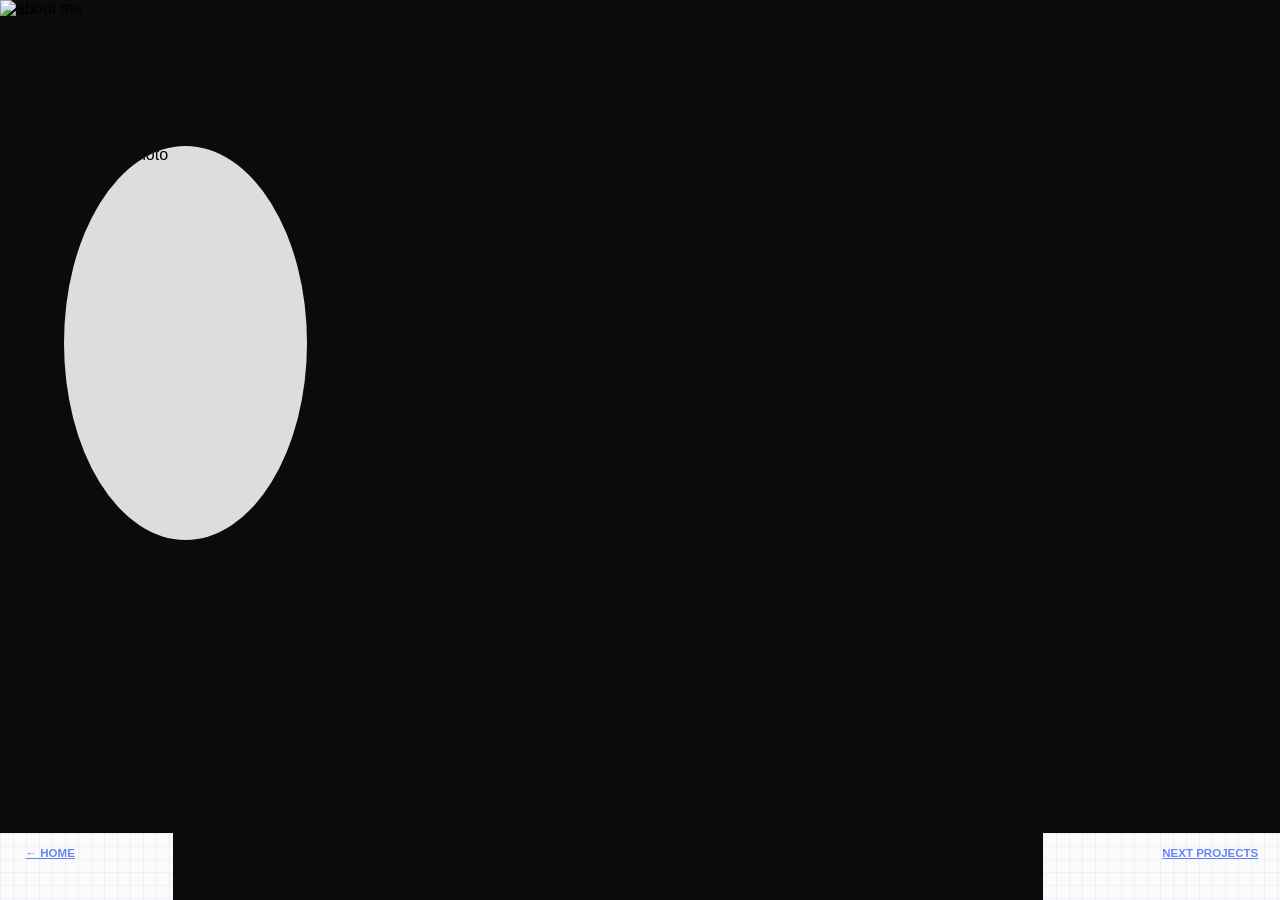
==== about.html @ b497e0ca "Add files via upload" ====
<!doctype html><html lang="ko"><head><meta charset="utf-8"><meta name="viewport" content="width=device-width,initial-scale=1"><title>About Me</title><link rel="stylesheet" href="style.css"></head><body><main class="page about-page"><img class="single-img" src="assets/images/about.png" alt="about me"><div class="profile-slot"><img src="assets/images/profile/profile_photo.jpg" alt="profile photo"></div><div class="about-bottom-cover-left"></div><div class="about-bottom-cover-right"></div><a class="hotspot home-link" href="index.html">← HOME</a><a class="hotspot next-link" href="project01.html">NEXT PROJECTS</a></main></body></html>
---- style.css ----
:root{--blue:#6784f6;--black:#0b0b0b;--white:#fff}*{box-sizing:border-box}html,body{margin:0;padding:0}body{font-family:Arial,Helvetica,sans-serif;background:#0b0b0b}a{cursor:pointer}.page{position:relative;width:100%;min-height:100vh;overflow:hidden}.single-img{display:block;width:100%;height:100vh;object-fit:cover}.hotspot{position:absolute;display:block;z-index:20;text-decoration:none}
/* INDEX */
.home-page .eye-cover{position:absolute;left:58.2%;top:26%;width:33%;height:33%;background:#111;z-index:30}.eyes{position:absolute;left:61.4%;top:32.2%;width:27.8%;height:24%;z-index:40;display:flex;gap:1.45vw;align-items:center}.eye{position:relative;width:11.9vw;height:11.9vw;border-radius:50%;background:#faf6f8;overflow:hidden}.pupil{position:absolute;width:5.2vw;height:5.2vw;border-radius:50%;background:#000;left:2.3vw;top:3.05vw;animation:lookTogether 4.2s ease-in-out infinite}@keyframes lookTogether{0%,100%{transform:translate(0,0)}20%{transform:translate(1.05vw,-.35vw)}40%{transform:translate(-.95vw,.45vw)}60%{transform:translate(.7vw,.85vw)}80%{transform:translate(-.55vw,-.65vw)}}.home-menu-cover{position:absolute;left:6.5%;top:73.2%;width:20.5%;height:9.2%;background:#111;z-index:45}.home-page .menu-link{position:absolute;left:6.9%;width:22%;height:4.7%;z-index:60;color:#fff;text-decoration:none;font-weight:800;font-size:1.72vw;line-height:1.1;padding:.25vw 1.5vw .25vw 0;display:flex;align-items:center}.home-page .menu-link:hover{color:var(--blue)}.home-page .about-link{top:74.0%}.home-page .projects-link{top:78.25%}
/* ABOUT */
.about-page .about-bottom-cover-left{position:absolute;left:0;bottom:0;width:14%;height:9%;background:#fbfbfb;z-index:40}.about-page .about-bottom-cover-right{position:absolute;right:0;bottom:0;width:23%;height:9%;background:#fbfbfb;z-index:40}.about-page .home-link{left:1.7%;bottom:3.0%;width:12%;height:4%;z-index:60;color:var(--blue);font-weight:800;text-decoration:underline;font-size:1.0vw;padding:.25vw}.about-page .next-link{right:1.5%;bottom:3.0%;width:18%;height:4%;z-index:60;color:var(--blue);font-weight:800;text-decoration:underline;font-size:1.0vw;text-align:right;padding:.25vw}.about-page .home-link:hover,.about-page .next-link:hover{color:#111}
/* PROJECT COMMON */
.image-stack{position:relative;max-width:1920px;margin:0 auto;background:#080808}.slice{display:block;width:100%;height:auto;margin:0;padding:0}.nav-cover{position:absolute;left:0;top:0;width:100%;height:9.5vw;background:#080808;z-index:80}.project-nav{position:fixed;top:8px;left:0;width:100%;z-index:120;text-align:center;pointer-events:none}.project-nav a{pointer-events:auto;color:var(--blue);font-weight:800;text-decoration:underline;font-size:13px;letter-spacing:.02em;margin:0 12px}.project-nav a:hover{color:#fff}.youtube-link{position:absolute;z-index:70;display:block}.comp-section{max-width:1920px;margin:0 auto;background:#080808;padding:4.5vw 3.5vw 3.8vw}.comp-title{color:#fff;text-align:center;font-weight:900;font-size:1.65vw;line-height:1.35;margin:0 0 4.2vw}.video-row{display:flex;gap:1.6vw;justify-content:center;align-items:flex-start}.video-slot{position:relative;width:45%;aspect-ratio:16/9;background:#fff;overflow:hidden}.video-slot video{
  position:absolute;
  inset:-1px;
  width:calc(100% + 2px);
  height:calc(100% + 2px);
  object-fit:cover;
  display:block;
}background:#fff;border:0}.fallback{position:absolute;inset:0;z-index:1;width:100%;height:100%;display:flex;align-items:center;justify-content:center;color:#000;font-size:2.2vw;font-weight:800;line-height:1.4;text-align:center;background:#fff}.bottom-link-wrap{max-width:1920px;margin:0 auto;background:#080808;text-align:right;padding:0 2vw 4vw}.bottom-link{color:var(--blue);font-weight:800;text-decoration:underline;font-size:1.3vw}.bottom-link:hover{color:#fff}
@media(max-width:900px){.single-img{height:auto;min-height:100vh}.home-page .menu-link{font-size:3vw}.eye{width:18vw;height:18vw}.pupil{width:8vw;height:8vw;left:3vw;top:4.5vw}.project-nav a{font-size:12px}.bottom-link{font-size:2.7vw}.fallback{font-size:5vw}.comp-title{font-size:4vw}.video-row{flex-direction:column}.video-slot{width:100%}}


/* revised4 fixes */
.about-page .about-bottom-cover-left,
.about-page .about-bottom-cover-right{
  background-color:#fbfbfb;
  background-image:linear-gradient(rgba(103,132,246,.08) 1px,transparent 1px),linear-gradient(90deg,rgba(103,132,246,.08) 1px,transparent 1px);
  background-size:13px 13px;
  z-index:40;
}
.about-page .about-bottom-cover-left{left:0;bottom:0;width:13.5%;height:7.4%;}
.about-page .about-bottom-cover-right{right:0;bottom:0;width:18.5%;height:7.4%;}
.about-page .home-link,.about-page .next-link{background:transparent!important;box-shadow:none!important;border:0!important;font-size:.9vw;z-index:70;line-height:1;color:var(--blue);}
.about-page .home-link{left:1.75%;bottom:3.15%;width:11%;height:3%;}
.about-page .next-link{right:1.45%;bottom:3.15%;width:16%;height:3%;}
.comp-section{padding:1.5vw 3.5vw 3.2vw;}
.comp-title{display:none!important;}
.video-row{margin-top:0;}
.bottom-link-wrap{padding:1.5vw 2vw 3vw;}
.home-page .pupil{animation:none!important;transition:transform .75s ease-in-out;}


/* styleframe image slots: replace only png files in assets/images/styleframes */
.styleframe-overlay{
  position:absolute;
  left:50%;
  transform:translateX(-50%);
  width:min(100vw,1920px);
  background:#080808;
  z-index:75;
  overflow:hidden;
}
.styleframe-title{
  position:absolute;
  top:14%;
  left:0;
  width:100%;
  margin:0;
  color:#fff;
  text-align:center;
  font-weight:700;
  font-size:calc(min(100vw,1920px) * 0.018);
  line-height:1;
  letter-spacing:.01em;
}
.styleframe-slot{
  position:absolute;
  background:#080808;
  overflow:hidden;
  border:0;
  outline:0;
  box-shadow:none;
}
.death-styleframes .styleframe-slot{
  border:1px solid rgba(255,255,255,0.18);
  box-shadow:0 0 18px rgba(255,255,255,0.08);
}
.styleframe-slot img{
  display:block;
  width:100%;
  height:100%;
  object-fit:contain;
  border:0;
  outline:0;
  box-shadow:none;
}
.carrot-styleframes{
  top:calc(min(100vw,1920px) * 1.386);
  height:calc(min(100vw,1920px) * 0.565);
}
.carrot-styleframes .sf-c-01{left:10.0%; top:19%; width:43.5%; height:32.5%;}
.carrot-styleframes .sf-c-02{left:47.0%; top:19%; width:43.5%; height:32.5%;}
.carrot-styleframes .sf-c-03{left:3.0%; top:60.5%; width:29.5%; height:28.2%;}
.carrot-styleframes .sf-c-04{left:35.2%; top:60.5%; width:29.5%; height:28.2%;}
.carrot-styleframes .sf-c-05{left:66.4%; top:60.5%; width:29.5%; height:28.2%;}
.death-styleframes{
  top:calc(min(100vw,1920px) * 1.386);
  height:calc(min(100vw,1920px) * 0.62);
}
.death-styleframes .sf-d-01{left:10.0%; top:22%; width:46.0%; height:31.5%;}
.death-styleframes .sf-d-02{left:45%; top:22%; width:46.0%; height:31.5%;}
.death-styleframes .sf-d-03{left:10.0%; top:53.3%; width:46.0%; height:31.5%;}
.death-styleframes .sf-d-04{left:45%; top:53.3%; width:46.0%; height:31.5%;}
@media(max-width:900px){.styleframe-title{font-size:4vw}}
.death-styleframes .styleframe-slot{
  border:0 !important;
  outline:0 !important;
  box-shadow:none !important;
  background:transparent !important;
}

.death-styleframes .styleframe-slot img{
  border:0 !important;
  outline:0 !important;
  box-shadow:none !important;
  filter: drop-shadow(0 0 8px rgba(255,255,255,0.18));
}

/* ABOUT profile photo slot */
.profile-slot{
  position:absolute;
  left:5%;
  top:16.2%;
  width:19.0%;
  height:43.8%;
  z-index:55;
  overflow:hidden;
  border-radius:50%;
  background:#ddd;
}
.profile-slot img{
  width:100%;
  height:100%;
  display:block;
  object-fit:cover;
  object-position:center center;
}
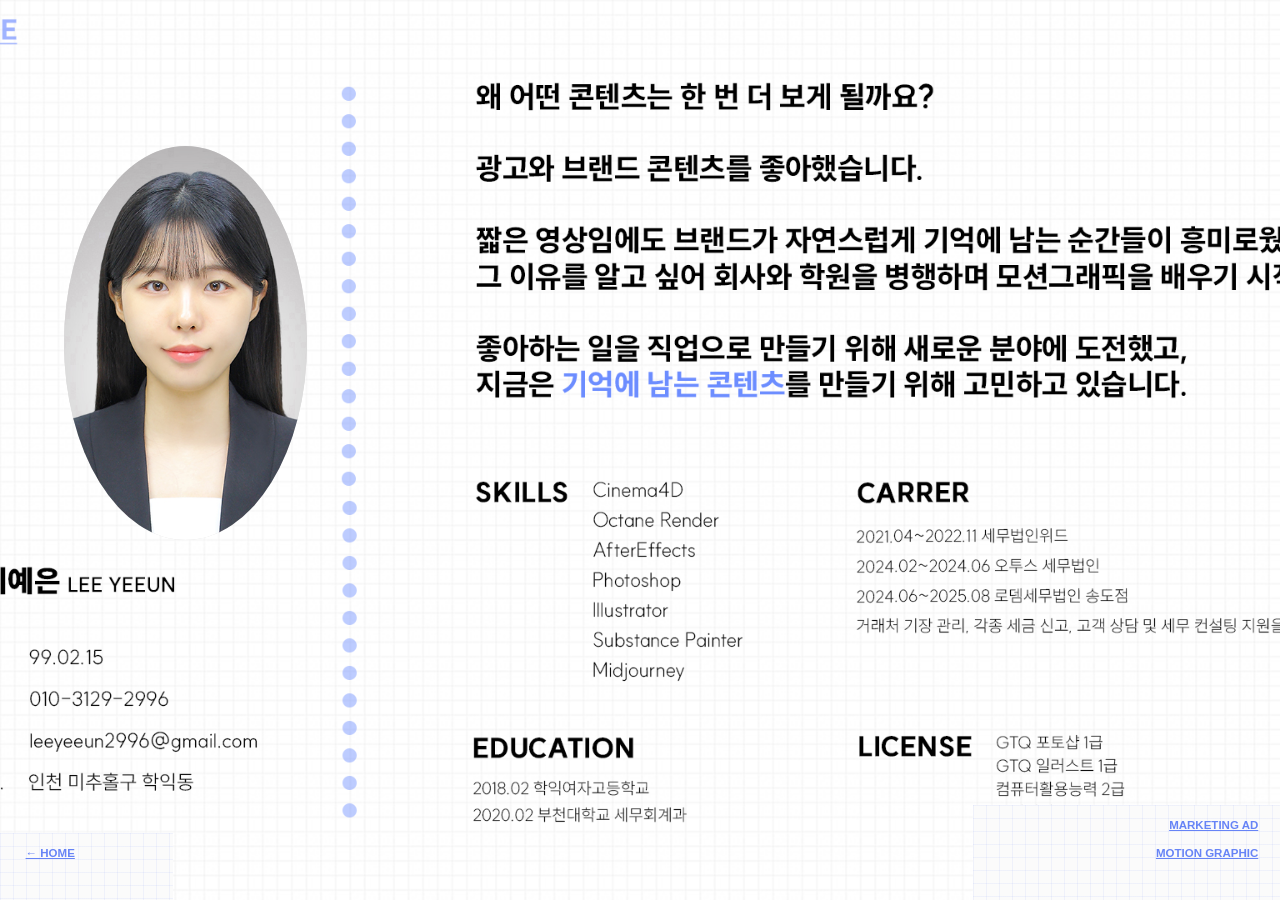
==== commit 7f20cbc6: "Add files via upload" ====
--- a/about.html
+++ b/about.html
@@ -1 +1,20 @@
-<!doctype html><html lang="ko"><head><meta charset="utf-8"><meta name="viewport" content="width=device-width,initial-scale=1"><title>About Me</title><link rel="stylesheet" href="style.css"></head><body><main class="page about-page"><img class="single-img" src="assets/images/about.png" alt="about me"><div class="profile-slot"><img src="assets/images/profile/profile_photo.jpg" alt="profile photo"></div><div class="about-bottom-cover-left"></div><div class="about-bottom-cover-right"></div><a class="hotspot home-link" href="index.html">← HOME</a><a class="hotspot next-link" href="project01.html">NEXT PROJECTS</a></main></body></html>
+<!doctype html>
+<html lang="ko">
+<head>
+  <meta charset="utf-8">
+  <meta name="viewport" content="width=device-width,initial-scale=1">
+  <title>About Me</title>
+  <link rel="stylesheet" href="style.css">
+</head>
+<body>
+  <main class="page about-page">
+    <img class="single-img" src="assets/images/about.png" alt="about me">
+    <div class="profile-slot"><img src="assets/images/profile/profile_photo.jpg" alt="profile photo"></div>
+    <div class="about-bottom-cover-left"></div>
+    <div class="about-bottom-cover-right"></div>
+    <a class="hotspot home-link" href="index.html">← HOME</a>
+    <a class="hotspot marketing-link" href="marketing-ad.html">MARKETING AD</a>
+    <a class="hotspot next-link" href="project01.html">MOTION GRAPHIC</a>
+  </main>
+</body>
+</html>
--- a/style.css
+++ b/style.css
@@ -130,3 +130,331 @@
   object-fit:cover;
   object-position:center center;
 }
+
+/* revision: navigation and marketing page */
+.home-page .home-title-cover{
+  position:absolute;
+  left:6.4%;
+  top:23.2%;
+  width:36%;
+  height:10.5%;
+  background:#111;
+  z-index:46;
+}
+.home-page .home-name-new{
+  position:absolute;
+  left:7.1%;
+  top:30.1%;
+  z-index:60;
+  color:#fff;
+  font-size:2.35vw;
+  font-weight:400;
+  line-height:1;
+  letter-spacing:.01em;
+}
+.home-menu-cover{
+  top:72.2%;
+  height:15.2%;
+}
+.home-page .about-link{top:73.55%;}
+.home-page .marketing-link{top:77.85%;}
+.home-page .motion-link{top:82.15%;}
+
+.about-page .about-bottom-cover-right{
+  width:24%;
+  height:10.6%;
+}
+.about-page .marketing-link,
+.about-page .next-link{
+  background:transparent!important;
+  box-shadow:none!important;
+  border:0!important;
+  z-index:70;
+  color:var(--blue);
+  font-weight:800;
+  text-decoration:underline;
+  font-size:.9vw;
+  line-height:1;
+  text-align:right;
+  padding:.25vw;
+}
+.about-page .marketing-link{right:1.45%;bottom:6.25%;width:18%;height:3%;}
+.about-page .next-link{right:1.45%;bottom:3.15%;width:18%;height:3%;}
+.about-page .marketing-link:hover,.about-page .next-link:hover{color:#111;}
+.project-nav{
+  display:flex;
+  justify-content:center;
+  align-items:center;
+  gap:22px;
+}
+.project-nav a{margin:0;}
+
+.marketing-page{
+  min-height:100vh;
+  background:#000;
+  color:#fff;
+  font-family:SUIT,Arial,Helvetica,sans-serif;
+  padding:22px 0 150px;
+}
+.marketing-nav{
+  display:flex;
+  justify-content:center;
+  align-items:center;
+  gap:24px;
+  margin:0 auto;
+  font-size:15px;
+  font-weight:800;
+  letter-spacing:.02em;
+}
+.marketing-nav a{
+  color:var(--blue);
+  text-decoration:underline;
+  text-underline-offset:2px;
+}
+.marketing-nav a:hover{color:#fff;}
+.marketing-title{
+  margin:92px 0 112px;
+  text-align:center;
+  font-size:44pt;
+  line-height:1;
+  font-weight:900;
+  letter-spacing:.01em;
+}
+.marketing-section{
+  width:min(1120px,88vw);
+  margin:0 auto;
+}
+.marketing-section-title{
+  margin:0 0 34px;
+  color:#fff;
+  font-size:27px;
+  font-weight:900;
+  letter-spacing:.01em;
+}
+.shorts-section{margin-top:0;}
+.shorts-item{
+  display:grid;
+  grid-template-columns:420px 1fr;
+  column-gap:130px;
+  align-items:center;
+  margin-bottom:84px;
+}
+.short-thumb{
+  position:relative;
+  display:block;
+  width:420px;
+  background:#090909;
+  overflow:hidden;
+  text-decoration:none;
+}
+.short-thumb img{
+  display:block;
+  width:100%;
+  height:auto;
+}
+.play-overlay{
+  position:absolute;
+  left:50%;
+  top:50%;
+  width:118px;
+  height:118px;
+  transform:translate(-50%,-50%);
+  border-radius:50%;
+  background:rgba(0,0,0,.62);
+  z-index:2;
+}
+.play-overlay::after{
+  content:"";
+  position:absolute;
+  left:47px;
+  top:35px;
+  width:0;
+  height:0;
+  border-top:24px solid transparent;
+  border-bottom:24px solid transparent;
+  border-left:35px solid rgba(255,255,255,.62);
+}
+.short-info{
+  text-align:center;
+  color:#fff;
+}
+.meta-row{
+  display:flex;
+  justify-content:center;
+  gap:92px;
+  margin-bottom:92px;
+}
+.meta-block h3{
+  margin:0 0 12px;
+  font-size:16pt;
+  font-weight:900;
+  line-height:1;
+}
+.meta-block p{
+  margin:0;
+  font-size:10pt;
+  font-weight:200;
+  line-height:1.35;
+}
+.short-info .desc{
+  margin:0;
+  color:rgba(255,255,255,.72);
+  font-size:16px;
+  font-weight:200;
+  line-height:1.48;
+  word-break:keep-all;
+}
+.image-section{
+  margin-top:122px;
+}
+.banner-grid{
+  display:grid;
+  grid-template-columns:repeat(3,1fr);
+  gap:0;
+  width:100%;
+  margin:0 auto 54px;
+}
+.banner-grid img{
+  display:block;
+  width:100%;
+  height:auto;
+}
+.banner-desc{
+  max-width:980px;
+  margin:0 auto;
+  text-align:center;
+  color:rgba(255,255,255,.72);
+  font-size:16px;
+  font-weight:200;
+  line-height:1.55;
+  word-break:keep-all;
+}
+@media(max-width:900px){
+  .home-page .home-name-new{font-size:4vw;}
+  .about-page .marketing-link,.about-page .next-link{font-size:2.4vw;width:34%;}
+  .project-nav{gap:14px;}
+  .marketing-page{padding-top:18px;}
+  .marketing-nav{gap:16px;font-size:12px;}
+  .marketing-title{margin:64px 0 78px;font-size:34px;}
+  .marketing-section{width:90vw;}
+  .marketing-section-title{font-size:22px;}
+  .shorts-item{display:block;margin-bottom:72px;}
+  .short-thumb{width:min(420px,100%);margin:0 auto 42px;}
+  .meta-row{gap:54px;margin-bottom:42px;}
+  .short-info .desc,.banner-desc{font-size:13px;}
+  .image-section{margin-top:80px;}
+  .banner-grid{grid-template-columns:1fr;gap:16px;}
+}
+
+/* final marketing update fixes */
+.home-page .home-title-cover{
+  left:0 !important;
+  top:20.2% !important;
+  width:57% !important;
+  height:16.2% !important;
+  background:#111 !important;
+  z-index:46 !important;
+}
+.home-page .home-name-new{
+  top:30.1% !important;
+  z-index:70 !important;
+}
+.marketing-nav{
+  position:fixed !important;
+  top:18px !important;
+  left:0 !important;
+  width:100% !important;
+  z-index:120 !important;
+  margin:0 !important;
+  padding:0 !important;
+  background:transparent !important;
+}
+.marketing-page{
+  padding-top:22px !important;
+}
+
+
+/* marketing page v4: match project nav + larger description text */
+.marketing-nav{
+  position:fixed !important;
+  top:8px !important;
+  left:0 !important;
+  width:100% !important;
+  z-index:120 !important;
+  display:flex !important;
+  justify-content:center !important;
+  align-items:center !important;
+  gap:22px !important;
+  margin:0 !important;
+  padding:0 !important;
+  background:transparent !important;
+  pointer-events:none !important;
+  font-size:13px !important;
+  font-weight:800 !important;
+  line-height:1 !important;
+  letter-spacing:.02em !important;
+}
+.marketing-nav a{
+  pointer-events:auto !important;
+  color:var(--blue) !important;
+  font-size:13px !important;
+  font-weight:800 !important;
+  line-height:1 !important;
+  letter-spacing:.02em !important;
+  text-decoration:underline !important;
+  text-underline-offset:0 !important;
+  margin:0 !important;
+}
+.marketing-nav a:hover{color:#fff !important;}
+.short-info .desc,
+.banner-desc{
+  font-size:18px !important;
+  line-height:1.62 !important;
+}
+@media(max-width:900px){
+  .marketing-nav{gap:14px !important;font-size:12px !important;}
+  .marketing-nav a{font-size:12px !important;}
+  .short-info .desc,.banner-desc{font-size:14px !important;}
+}
+
+/* marketing page v5: make top nav identical to carrot/death project nav */
+.marketing-page .marketing-nav{
+  position:fixed !important;
+  top:8px !important;
+  left:0 !important;
+  width:100% !important;
+  z-index:120 !important;
+  display:flex !important;
+  justify-content:center !important;
+  align-items:center !important;
+  gap:22px !important;
+  margin:0 !important;
+  padding:0 !important;
+  background:transparent !important;
+  pointer-events:none !important;
+  font-family:Arial,Helvetica,sans-serif !important;
+  font-size:13px !important;
+  font-weight:800 !important;
+  line-height:normal !important;
+  letter-spacing:.02em !important;
+  text-align:center !important;
+}
+.marketing-page .marketing-nav a{
+  pointer-events:auto !important;
+  color:var(--blue) !important;
+  font-family:Arial,Helvetica,sans-serif !important;
+  font-size:13px !important;
+  font-weight:800 !important;
+  line-height:normal !important;
+  letter-spacing:.02em !important;
+  text-decoration:underline !important;
+  text-underline-offset:initial !important;
+  text-decoration-thickness:initial !important;
+  margin:0 !important;
+  padding:0 !important;
+}
+.marketing-page .marketing-nav a:hover{color:#fff !important;}
+@media(max-width:900px){
+  .marketing-page .marketing-nav{gap:14px !important;font-size:12px !important;}
+  .marketing-page .marketing-nav a{font-size:12px !important;}
+}
